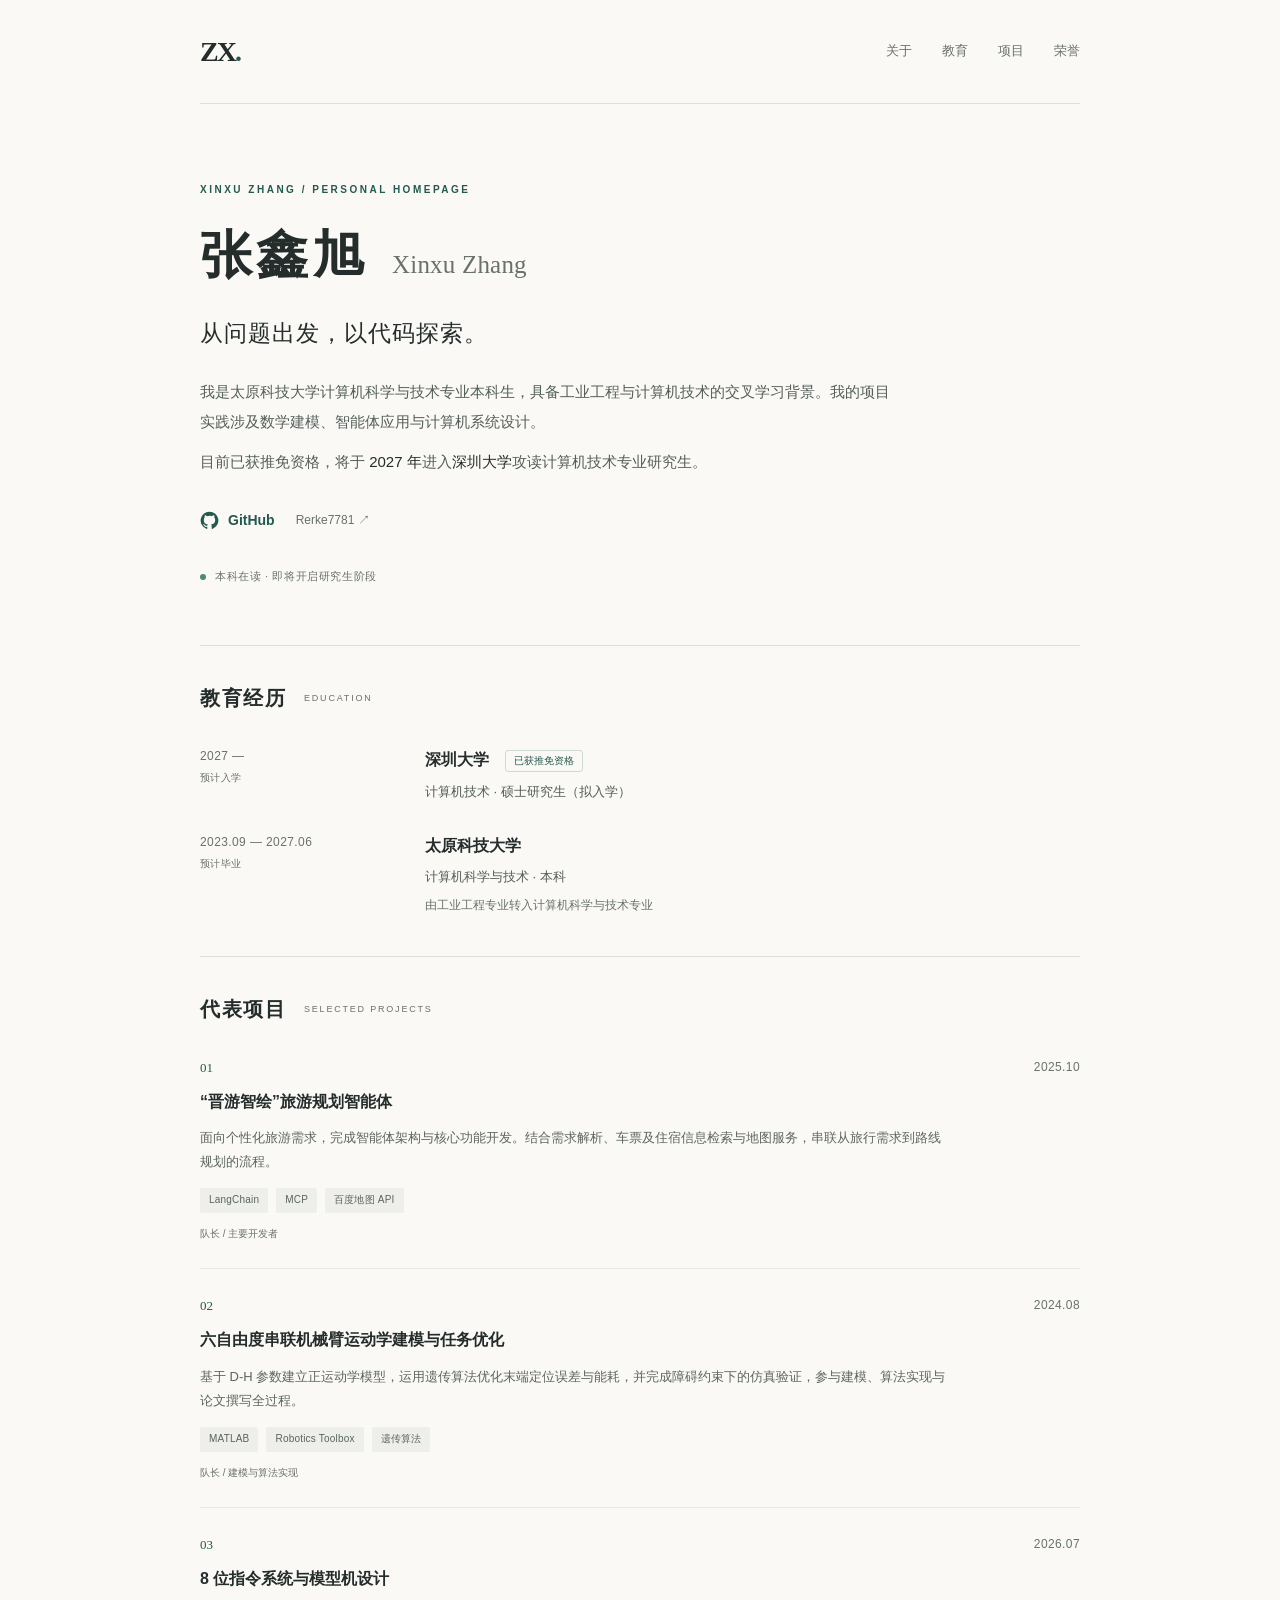
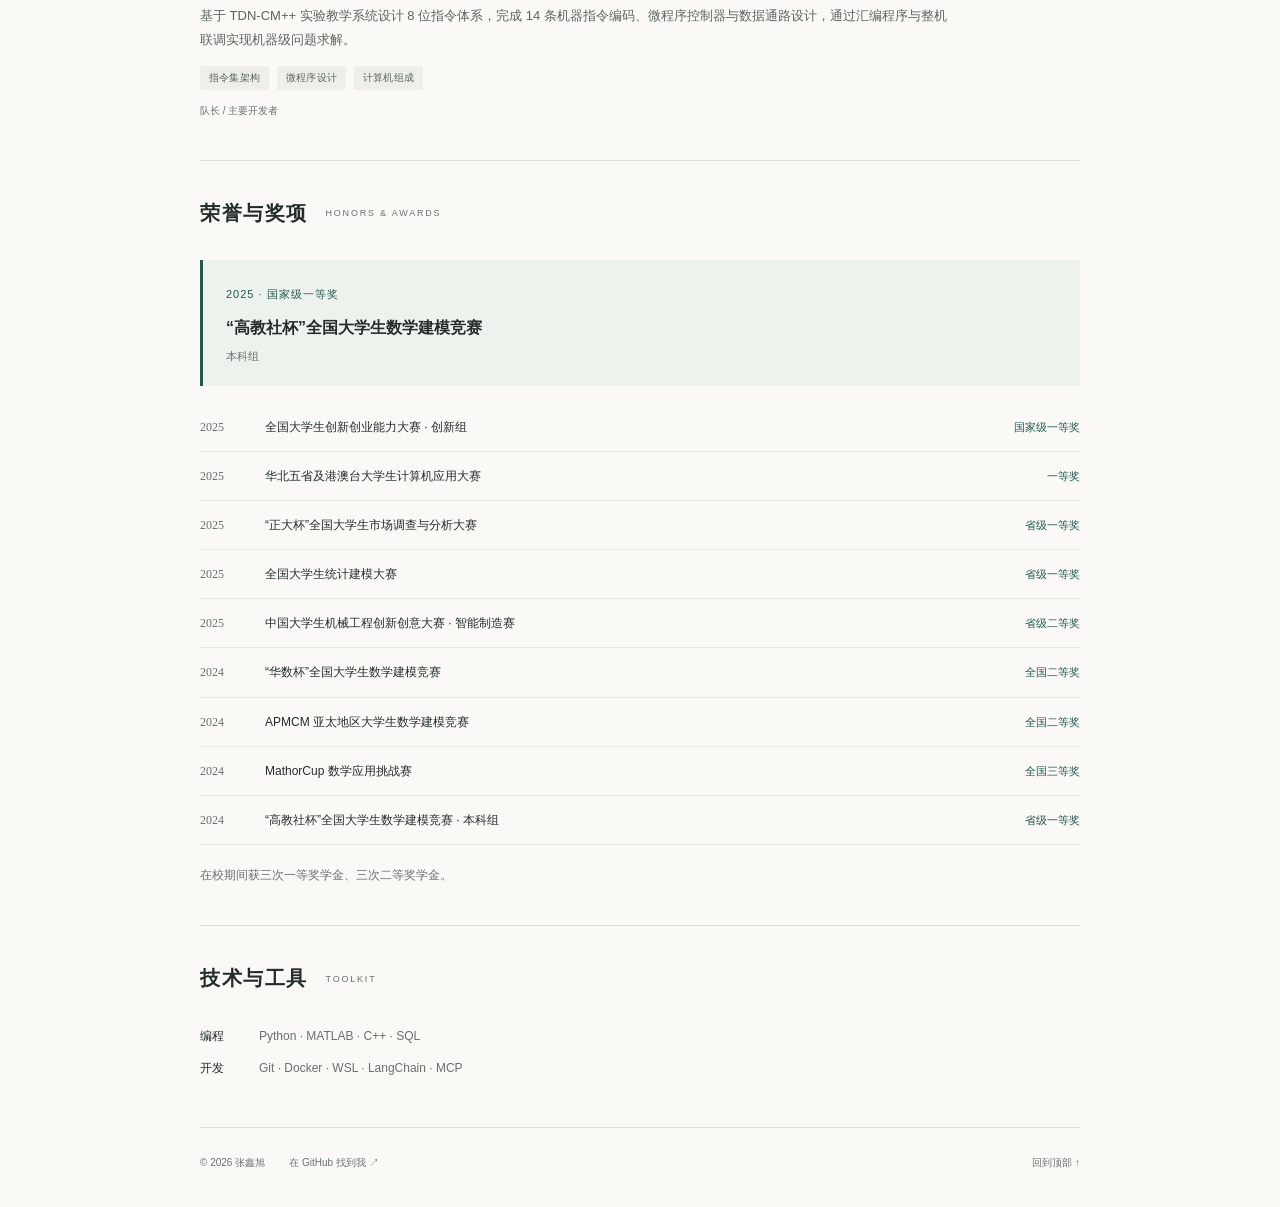
==== index.html @ 64f3a6e9 "Publish responsive academic personal homepage" ====
<!doctype html>
<html lang="zh-CN">
<head>
  <meta charset="utf-8">
  <meta name="viewport" content="width=device-width, initial-scale=1">
  <meta name="description" content="张鑫旭的个人主页：太原科技大学计算机科学与技术专业本科生，已获深圳大学计算机技术专业研究生推免资格，预计2027年入学。教育经历、项目与荣誉。">
  <meta name="theme-color" content="#24594d">
  <title>张鑫旭 · 个人主页</title>
  <link rel="icon" href="./favicon.svg" type="image/svg+xml">
  <link rel="stylesheet" href="./style.css">
</head>
<body>
  <a class="skip-link" href="#main">跳转到正文</a>
  <header class="site-header">
    <a class="wordmark" href="#">ZX<span>.</span></a>
    <nav aria-label="主导航"><a href="#about">关于</a><a href="#education">教育</a><a href="#projects">项目</a><a href="#honors">荣誉</a></nav>
  </header>
  <main id="main">
    <section class="intro" id="about" aria-labelledby="name">
      <div class="eyebrow">XINXU ZHANG / PERSONAL HOMEPAGE</div>
      <h1 id="name">张鑫旭<span>Xinxu Zhang</span></h1>
      <p class="lead">从问题出发，以代码探索。</p>
      <p class="bio">我是太原科技大学计算机科学与技术专业本科生，具备工业工程与计算机技术的交叉学习背景。我的项目实践涉及数学建模、智能体应用与计算机系统设计。</p>
      <p class="bio">目前已获推免资格，将于 <strong>2027 年</strong>进入<strong>深圳大学</strong>攻读计算机技术专业研究生。</p>
      <a class="github-link" href="https://github.com/Rerke7781" target="_blank" rel="noopener noreferrer"><svg viewBox="0 0 24 24" aria-hidden="true"><path fill="currentColor" d="M12 .8a11.2 11.2 0 0 0-3.54 21.83c.56.1.77-.24.77-.54v-2.09c-3.14.68-3.8-1.33-3.8-1.33-.51-1.3-1.25-1.65-1.25-1.65-1.02-.7.08-.68.08-.68 1.13.08 1.72 1.16 1.72 1.16 1 1.71 2.63 1.22 3.27.93.1-.73.39-1.22.71-1.5-2.5-.28-5.13-1.25-5.13-5.57 0-1.23.44-2.23 1.16-3.01-.12-.28-.5-1.43.11-2.98 0 0 .95-.3 3.08 1.15A10.7 10.7 0 0 1 12 6.14c.95 0 1.9.13 2.8.38 2.14-1.45 3.08-1.15 3.08-1.15.61 1.55.23 2.7.11 2.98.72.78 1.16 1.78 1.16 3.01 0 4.33-2.64 5.28-5.15 5.56.4.35.76 1.04.76 2.1v3.07c0 .3.2.65.78.54A11.2 11.2 0 0 0 12 .8Z"/></svg>GitHub <span>Rerke7781 ↗</span></a>
      <div class="intro-note"><span></span>本科在读 · 即将开启研究生阶段</div>
    </section>

    <section id="education" class="section" aria-labelledby="education-heading">
      <div class="section-heading"><h2 id="education-heading">教育经历</h2><span>EDUCATION</span></div>
      <div class="education-row"><div class="date">2027 —<span>预计入学</span></div><div><h3>深圳大学 <span class="badge">已获推免资格</span></h3><p>计算机技术 · 硕士研究生（拟入学）</p></div></div>
      <div class="education-row"><div class="date">2023.09 — 2027.06<span>预计毕业</span></div><div><h3>太原科技大学</h3><p>计算机科学与技术 · 本科</p><p class="detail">由工业工程专业转入计算机科学与技术专业</p></div></div>
    </section>

    <section id="projects" class="section" aria-labelledby="projects-heading">
      <div class="section-heading"><h2 id="projects-heading">代表项目</h2><span>SELECTED PROJECTS</span></div>
      <article class="project"><div class="project-top"><span class="project-number">01</span><span class="date">2025.10</span></div><h3>“晋游智绘”旅游规划智能体</h3><p>面向个性化旅游需求，完成智能体架构与核心功能开发。结合需求解析、车票及住宿信息检索与地图服务，串联从旅行需求到路线规划的流程。</p><div class="tags"><span>LangChain</span><span>MCP</span><span>百度地图 API</span></div><p class="role">队长 / 主要开发者</p></article>
      <article class="project"><div class="project-top"><span class="project-number">02</span><span class="date">2024.08</span></div><h3>六自由度串联机械臂运动学建模与任务优化</h3><p>基于 D-H 参数建立正运动学模型，运用遗传算法优化末端定位误差与能耗，并完成障碍约束下的仿真验证，参与建模、算法实现与论文撰写全过程。</p><div class="tags"><span>MATLAB</span><span>Robotics Toolbox</span><span>遗传算法</span></div><p class="role">队长 / 建模与算法实现</p></article>
      <article class="project"><div class="project-top"><span class="project-number">03</span><span class="date">2026.07</span></div><h3>8 位指令系统与模型机设计</h3><p>基于 TDN-CM++ 实验教学系统设计 8 位指令体系，完成 14 条机器指令编码、微程序控制器与数据通路设计，通过汇编程序与整机联调实现机器级问题求解。</p><div class="tags"><span>指令集架构</span><span>微程序设计</span><span>计算机组成</span></div><p class="role">队长 / 主要开发者</p></article>
    </section>

    <section id="honors" class="section" aria-labelledby="honors-heading">
      <div class="section-heading"><h2 id="honors-heading">荣誉与奖项</h2><span>HONORS & AWARDS</span></div>
      <div class="featured-award"><span class="award-label">2025 · 国家级一等奖</span><h3>“高教社杯”全国大学生数学建模竞赛</h3><p>本科组</p></div>
      <ul class="awards">
        <li><span class="year">2025</span><span>全国大学生创新创业能力大赛 · 创新组</span><strong>国家级一等奖</strong></li>
        <li><span class="year">2025</span><span>华北五省及港澳台大学生计算机应用大赛</span><strong>一等奖</strong></li>
        <li><span class="year">2025</span><span>“正大杯”全国大学生市场调查与分析大赛</span><strong>省级一等奖</strong></li>
        <li><span class="year">2025</span><span>全国大学生统计建模大赛</span><strong>省级一等奖</strong></li>
        <li><span class="year">2025</span><span>中国大学生机械工程创新创意大赛 · 智能制造赛</span><strong>省级二等奖</strong></li>
        <li><span class="year">2024</span><span>“华数杯”全国大学生数学建模竞赛</span><strong>全国二等奖</strong></li>
        <li><span class="year">2024</span><span>APMCM 亚太地区大学生数学建模竞赛</span><strong>全国二等奖</strong></li>
        <li><span class="year">2024</span><span>MathorCup 数学应用挑战赛</span><strong>全国三等奖</strong></li>
        <li><span class="year">2024</span><span>“高教社杯”全国大学生数学建模竞赛 · 本科组</span><strong>省级一等奖</strong></li>
      </ul>
      <p class="scholarship">在校期间获三次一等奖学金、三次二等奖学金。</p>
    </section>

    <section class="section skills" aria-labelledby="skills-heading"><div class="section-heading"><h2 id="skills-heading">技术与工具</h2><span>TOOLKIT</span></div><p><strong>编程</strong><span>Python · MATLAB · C++ · SQL</span></p><p><strong>开发</strong><span>Git · Docker · WSL · LangChain · MCP</span></p></section>
  </main>
  <footer><span>© 2026 张鑫旭</span><a href="https://github.com/Rerke7781" target="_blank" rel="noopener noreferrer">在 GitHub 找到我 ↗</a><a href="#">回到顶部 ↑</a></footer>
</body>
</html>
---- style.css ----
:root{--paper:#faf9f6;--ink:#242d2b;--muted:#69716d;--green:#24594d;--line:#dedfd8;--serif:Georgia,"Noto Serif SC","Source Han Serif SC","Songti SC",SimSun,serif}
*{box-sizing:border-box}html{scroll-behavior:smooth;scroll-padding-top:30px}body{margin:0;background:var(--paper);color:var(--ink);font-family:-apple-system,BlinkMacSystemFont,"Segoe UI","Microsoft YaHei",sans-serif;font-size:15px;line-height:1.85;-webkit-font-smoothing:antialiased}a{color:inherit;text-decoration:none}a:hover{color:var(--green);text-decoration:underline;text-underline-offset:5px}a:focus-visible{outline:2px solid var(--green);outline-offset:6px}.site-header,main,footer{width:min(880px,calc(100% - 80px));margin:auto}.site-header{height:104px;display:flex;align-items:center;justify-content:space-between;border-bottom:1px solid var(--line)}.wordmark{font-family:Georgia,serif;font-weight:bold;font-size:28px;letter-spacing:-2px}.wordmark span{color:var(--green)}nav{display:flex;gap:30px;font-size:13px;color:var(--muted)}.intro{padding:77px 0 59px;position:relative}.eyebrow{font-size:10px;letter-spacing:2.5px;color:var(--green);font-weight:600}h1{font-family:var(--serif);font-size:52px;line-height:1.3;font-weight:600;letter-spacing:4px;margin:22px 0 24px}h1 span{font-family:Georgia,serif;font-weight:400;letter-spacing:.2px;font-size:25px;color:var(--muted);display:inline-block;margin-left:24px}.lead{font-family:var(--serif);font-size:23px;margin:0 0 21px;letter-spacing:1px}.bio{max-width:690px;color:#555f5a;margin:10px 0;line-height:2}.bio strong{font-weight:500;color:var(--ink)}.github-link{display:inline-flex;gap:9px;align-items:center;margin-top:21px;color:var(--green);font-weight:600;font-size:14px}.github-link svg{width:19px;height:19px}.github-link span{font-weight:400;margin-left:12px;color:var(--muted);font-size:12px}.intro-note{font-size:11px;color:var(--muted);margin-top:27px;letter-spacing:.6px}.intro-note span{display:inline-block;width:6px;height:6px;border-radius:50%;background:#518873;margin-right:9px}.section{border-top:1px solid var(--line);padding:34px 0 39px}.section-heading{display:flex;align-items:center;gap:18px;margin-bottom:28px}h2{font-size:20px;font-weight:600;font-family:var(--serif);letter-spacing:1.5px;margin:0}.section-heading>span{font-size:9px;letter-spacing:1.8px;color:var(--muted)}h3{font-size:16px;font-weight:600;margin:0}.education-row{display:grid;grid-template-columns:205px 1fr;gap:20px;margin-top:27px}.date{font-size:12px;color:var(--muted);font-variant-numeric:tabular-nums;letter-spacing:.4px}.date>span{display:block;font-size:10px;margin-top:2px;color:var(--muted)}.education-row p{margin:5px 0 0;font-size:13px;color:#535e58}.education-row .detail{font-size:12px;color:var(--muted)}.badge{display:inline-block;vertical-align:middle;font-family:inherit;font-size:10px;font-weight:400;color:var(--green);border:1px solid #cedbd3;padding:1px 8px;margin-left:12px;border-radius:3px}.project{position:relative;border-bottom:1px solid #e7e7e1;padding:0 0 25px;margin-bottom:25px}.project:last-child{border-bottom:0;margin-bottom:0;padding-bottom:0}.project-top{display:flex;justify-content:space-between;margin-bottom:7px}.project-number{font-family:Georgia,serif;font-size:13px;color:var(--green)}.project>p:not(.role){font-size:13px;color:#5c655f;max-width:750px;margin:10px 0 14px}.tags{display:flex;gap:8px;flex-wrap:wrap}.tags span{font-size:10px;letter-spacing:.2px;padding:3px 9px;background:#eeefea;color:#57665d;border-radius:2px}.project .role{font-size:10px;color:var(--muted);margin:12px 0 0}.featured-award{border-left:3px solid var(--green);background:#eef2ec;padding:19px 23px;margin-bottom:17px}.award-label{font-size:11px;color:var(--green);letter-spacing:1px}.featured-award h3{margin-top:6px}.featured-award p{font-size:11px;color:var(--muted);margin:4px 0 0}.awards{list-style:none;padding:0;margin:0}.awards li{display:grid;grid-template-columns:50px 1fr 105px;align-items:baseline;gap:15px;font-size:12px;padding:13px 0;border-bottom:1px solid #e8e8e2}.year{font-family:Georgia,serif;color:var(--muted)}.awards strong{font-weight:400;text-align:right;color:var(--green);font-size:11px;white-space:nowrap}.scholarship{font-size:12px;color:var(--muted);margin:19px 0 0}.skills p{display:flex;gap:35px;font-size:12px;color:var(--muted);margin:9px 0}.skills strong{font-weight:500;color:var(--ink);flex-shrink:0}footer{border-top:1px solid var(--line);padding:26px 0 35px;display:flex;gap:24px;color:var(--muted);font-size:10px}footer>a:last-child{margin-left:auto}.skip-link{position:absolute;top:-80px;left:20px;background:var(--paper);padding:8px;z-index:2}.skip-link:focus{top:10px}::selection{background:#dce8de}
@media(max-width:600px){.site-header,main,footer{width:calc(100% - 40px)}.site-header{height:78px}nav{gap:20px;font-size:12px}.intro{padding:48px 0 40px}.eyebrow{font-size:8px;letter-spacing:1.8px}h1{font-size:42px;margin-top:22px}h1 span{display:block;font-size:22px;margin:10px 0 0}.lead{font-size:20px}.bio{font-size:13px}.section{padding:28px 0 32px}.section-heading{gap:13px;margin-bottom:22px}.section-heading>span{font-size:8px;letter-spacing:1.1px}.education-row{grid-template-columns:1fr;gap:6px;margin-top:26px}.date>span{display:inline;margin-left:10px}.awards li{grid-template-columns:35px 1fr;gap:3px 10px;padding:12px 0}.awards strong{grid-column:2;text-align:left}.featured-award{padding:16px}.featured-award h3{font-size:14px}h3{font-size:15px}footer{flex-wrap:wrap;gap:10px 18px}.skills p{gap:22px}}
@media(prefers-reduced-motion:reduce){html{scroll-behavior:auto}}
@media print{body{background:white}.site-header,footer,.github-link,.skip-link{display:none}.intro{padding-top:0}.section{break-inside:avoid}.site-header,main,footer{width:100%}}
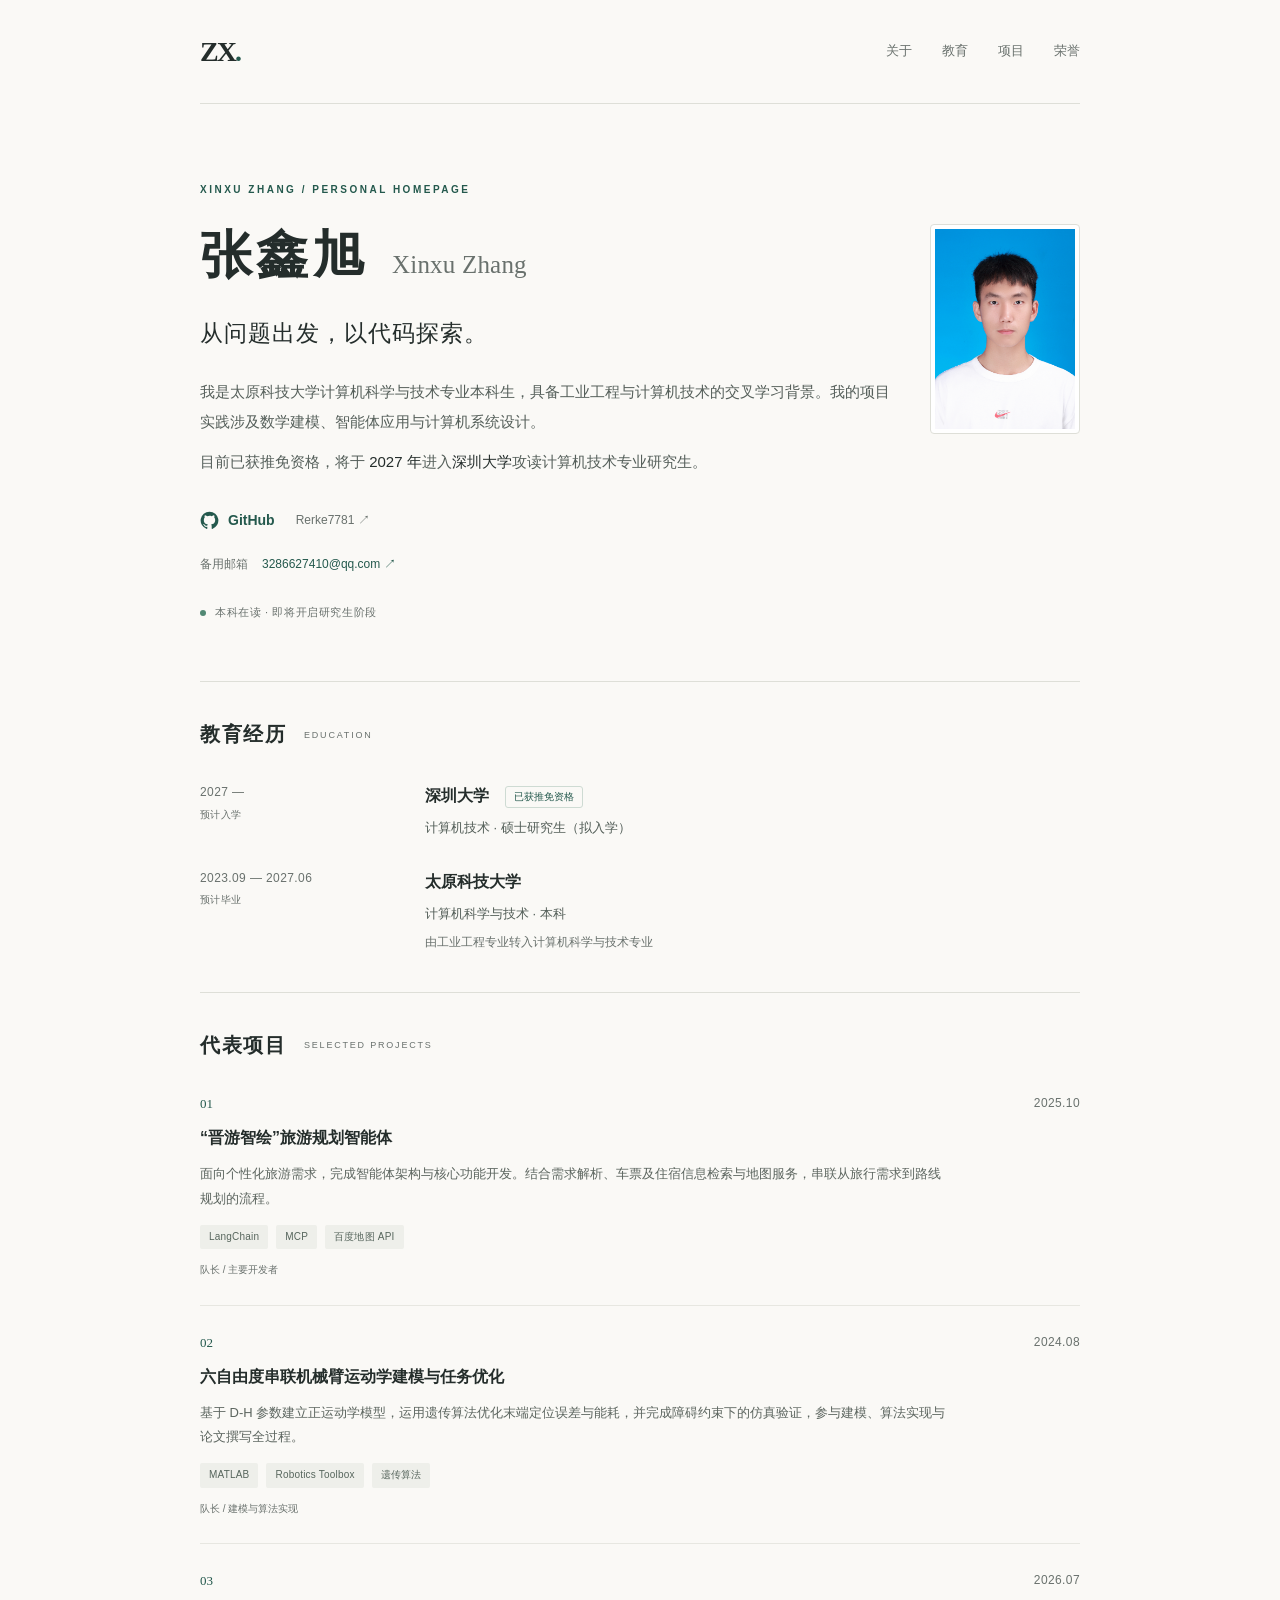
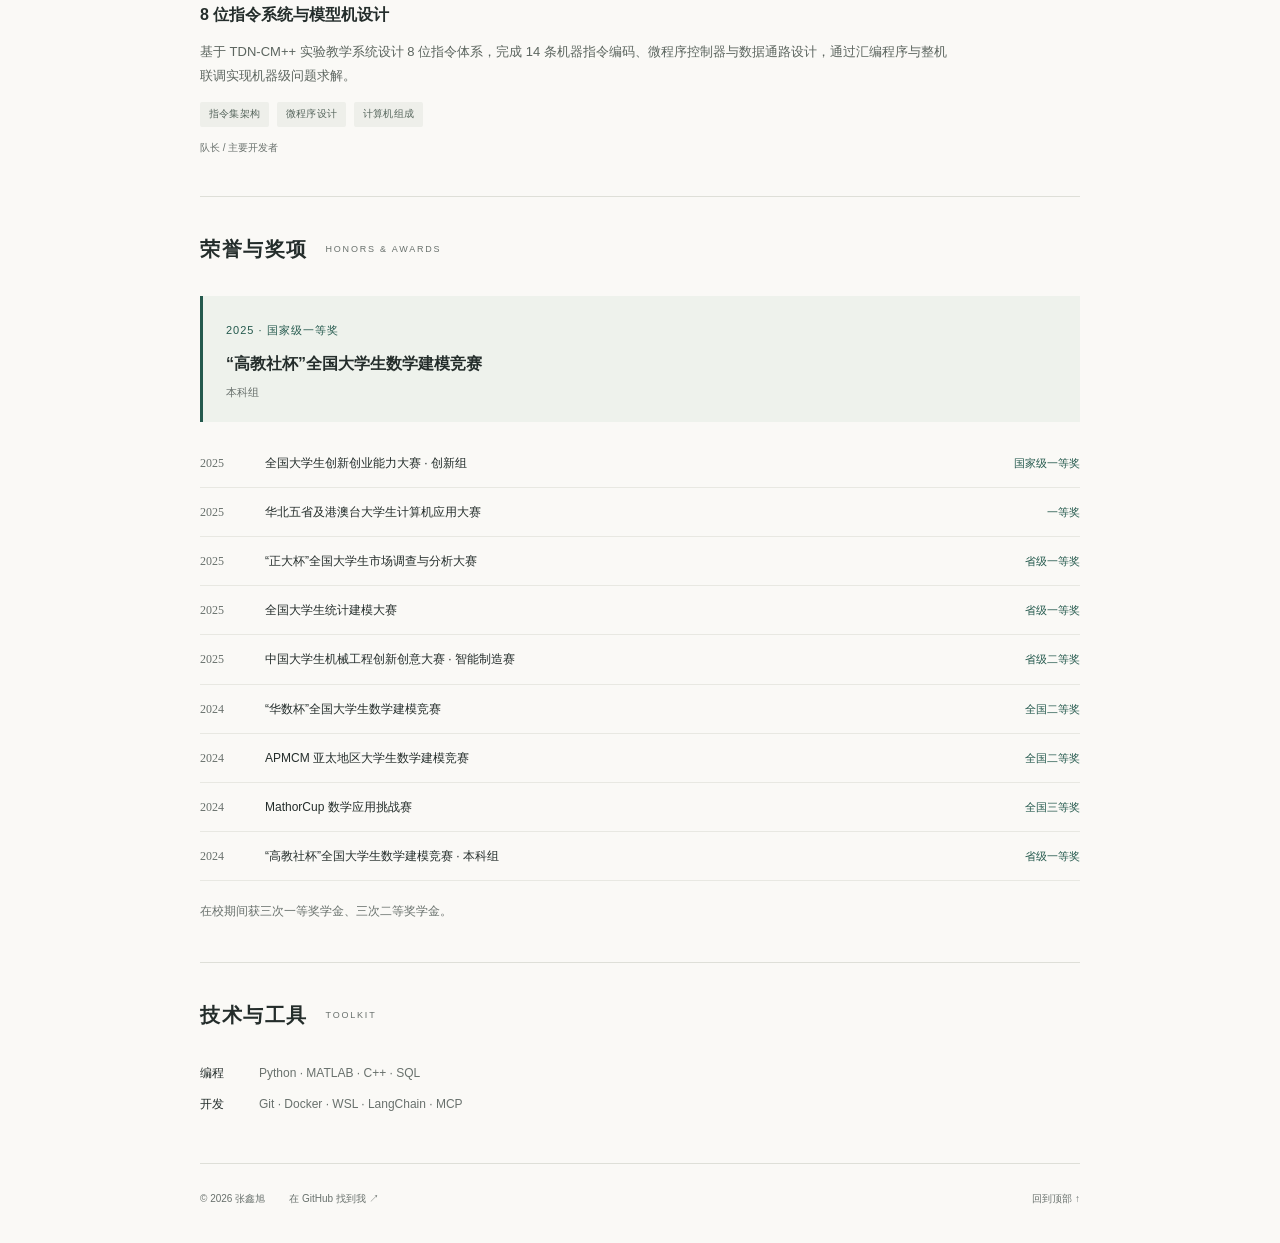
==== commit f8307fd6: "Add portrait and backup contact email" ====
--- a/index.html
+++ b/index.html
@@ -18,11 +18,13 @@
   <main id="main">
     <section class="intro" id="about" aria-labelledby="name">
       <div class="eyebrow">XINXU ZHANG / PERSONAL HOMEPAGE</div>
+      <img class="portrait" src="./portrait.jpg" alt="张鑫旭的证件照" width="2067" height="2953" fetchpriority="high">
       <h1 id="name">张鑫旭<span>Xinxu Zhang</span></h1>
       <p class="lead">从问题出发，以代码探索。</p>
       <p class="bio">我是太原科技大学计算机科学与技术专业本科生，具备工业工程与计算机技术的交叉学习背景。我的项目实践涉及数学建模、智能体应用与计算机系统设计。</p>
       <p class="bio">目前已获推免资格，将于 <strong>2027 年</strong>进入<strong>深圳大学</strong>攻读计算机技术专业研究生。</p>
       <a class="github-link" href="https://github.com/Rerke7781" target="_blank" rel="noopener noreferrer"><svg viewBox="0 0 24 24" aria-hidden="true"><path fill="currentColor" d="M12 .8a11.2 11.2 0 0 0-3.54 21.83c.56.1.77-.24.77-.54v-2.09c-3.14.68-3.8-1.33-3.8-1.33-.51-1.3-1.25-1.65-1.25-1.65-1.02-.7.08-.68.08-.68 1.13.08 1.72 1.16 1.72 1.16 1 1.71 2.63 1.22 3.27.93.1-.73.39-1.22.71-1.5-2.5-.28-5.13-1.25-5.13-5.57 0-1.23.44-2.23 1.16-3.01-.12-.28-.5-1.43.11-2.98 0 0 .95-.3 3.08 1.15A10.7 10.7 0 0 1 12 6.14c.95 0 1.9.13 2.8.38 2.14-1.45 3.08-1.15 3.08-1.15.61 1.55.23 2.7.11 2.98.72.78 1.16 1.78 1.16 3.01 0 4.33-2.64 5.28-5.15 5.56.4.35.76 1.04.76 2.1v3.07c0 .3.2.65.78.54A11.2 11.2 0 0 0 12 .8Z"/></svg>GitHub <span>Rerke7781 ↗</span></a>
+      <p class="contact-email"><span>备用邮箱</span><a href="mailto:3286627410@qq.com">3286627410@qq.com ↗</a></p>
       <div class="intro-note"><span></span>本科在读 · 即将开启研究生阶段</div>
     </section>
 
--- a/style.css
+++ b/style.css
@@ -1,5 +1,7 @@
 :root{--paper:#faf9f6;--ink:#242d2b;--muted:#69716d;--green:#24594d;--line:#dedfd8;--serif:Georgia,"Noto Serif SC","Source Han Serif SC","Songti SC",SimSun,serif}
 *{box-sizing:border-box}html{scroll-behavior:smooth;scroll-padding-top:30px}body{margin:0;background:var(--paper);color:var(--ink);font-family:-apple-system,BlinkMacSystemFont,"Segoe UI","Microsoft YaHei",sans-serif;font-size:15px;line-height:1.85;-webkit-font-smoothing:antialiased}a{color:inherit;text-decoration:none}a:hover{color:var(--green);text-decoration:underline;text-underline-offset:5px}a:focus-visible{outline:2px solid var(--green);outline-offset:6px}.site-header,main,footer{width:min(880px,calc(100% - 80px));margin:auto}.site-header{height:104px;display:flex;align-items:center;justify-content:space-between;border-bottom:1px solid var(--line)}.wordmark{font-family:Georgia,serif;font-weight:bold;font-size:28px;letter-spacing:-2px}.wordmark span{color:var(--green)}nav{display:flex;gap:30px;font-size:13px;color:var(--muted)}.intro{padding:77px 0 59px;position:relative}.eyebrow{font-size:10px;letter-spacing:2.5px;color:var(--green);font-weight:600}h1{font-family:var(--serif);font-size:52px;line-height:1.3;font-weight:600;letter-spacing:4px;margin:22px 0 24px}h1 span{font-family:Georgia,serif;font-weight:400;letter-spacing:.2px;font-size:25px;color:var(--muted);display:inline-block;margin-left:24px}.lead{font-family:var(--serif);font-size:23px;margin:0 0 21px;letter-spacing:1px}.bio{max-width:690px;color:#555f5a;margin:10px 0;line-height:2}.bio strong{font-weight:500;color:var(--ink)}.github-link{display:inline-flex;gap:9px;align-items:center;margin-top:21px;color:var(--green);font-weight:600;font-size:14px}.github-link svg{width:19px;height:19px}.github-link span{font-weight:400;margin-left:12px;color:var(--muted);font-size:12px}.intro-note{font-size:11px;color:var(--muted);margin-top:27px;letter-spacing:.6px}.intro-note span{display:inline-block;width:6px;height:6px;border-radius:50%;background:#518873;margin-right:9px}.section{border-top:1px solid var(--line);padding:34px 0 39px}.section-heading{display:flex;align-items:center;gap:18px;margin-bottom:28px}h2{font-size:20px;font-weight:600;font-family:var(--serif);letter-spacing:1.5px;margin:0}.section-heading>span{font-size:9px;letter-spacing:1.8px;color:var(--muted)}h3{font-size:16px;font-weight:600;margin:0}.education-row{display:grid;grid-template-columns:205px 1fr;gap:20px;margin-top:27px}.date{font-size:12px;color:var(--muted);font-variant-numeric:tabular-nums;letter-spacing:.4px}.date>span{display:block;font-size:10px;margin-top:2px;color:var(--muted)}.education-row p{margin:5px 0 0;font-size:13px;color:#535e58}.education-row .detail{font-size:12px;color:var(--muted)}.badge{display:inline-block;vertical-align:middle;font-family:inherit;font-size:10px;font-weight:400;color:var(--green);border:1px solid #cedbd3;padding:1px 8px;margin-left:12px;border-radius:3px}.project{position:relative;border-bottom:1px solid #e7e7e1;padding:0 0 25px;margin-bottom:25px}.project:last-child{border-bottom:0;margin-bottom:0;padding-bottom:0}.project-top{display:flex;justify-content:space-between;margin-bottom:7px}.project-number{font-family:Georgia,serif;font-size:13px;color:var(--green)}.project>p:not(.role){font-size:13px;color:#5c655f;max-width:750px;margin:10px 0 14px}.tags{display:flex;gap:8px;flex-wrap:wrap}.tags span{font-size:10px;letter-spacing:.2px;padding:3px 9px;background:#eeefea;color:#57665d;border-radius:2px}.project .role{font-size:10px;color:var(--muted);margin:12px 0 0}.featured-award{border-left:3px solid var(--green);background:#eef2ec;padding:19px 23px;margin-bottom:17px}.award-label{font-size:11px;color:var(--green);letter-spacing:1px}.featured-award h3{margin-top:6px}.featured-award p{font-size:11px;color:var(--muted);margin:4px 0 0}.awards{list-style:none;padding:0;margin:0}.awards li{display:grid;grid-template-columns:50px 1fr 105px;align-items:baseline;gap:15px;font-size:12px;padding:13px 0;border-bottom:1px solid #e8e8e2}.year{font-family:Georgia,serif;color:var(--muted)}.awards strong{font-weight:400;text-align:right;color:var(--green);font-size:11px;white-space:nowrap}.scholarship{font-size:12px;color:var(--muted);margin:19px 0 0}.skills p{display:flex;gap:35px;font-size:12px;color:var(--muted);margin:9px 0}.skills strong{font-weight:500;color:var(--ink);flex-shrink:0}footer{border-top:1px solid var(--line);padding:26px 0 35px;display:flex;gap:24px;color:var(--muted);font-size:10px}footer>a:last-child{margin-left:auto}.skip-link{position:absolute;top:-80px;left:20px;background:var(--paper);padding:8px;z-index:2}.skip-link:focus{top:10px}::selection{background:#dce8de}
 @media(max-width:600px){.site-header,main,footer{width:calc(100% - 40px)}.site-header{height:78px}nav{gap:20px;font-size:12px}.intro{padding:48px 0 40px}.eyebrow{font-size:8px;letter-spacing:1.8px}h1{font-size:42px;margin-top:22px}h1 span{display:block;font-size:22px;margin:10px 0 0}.lead{font-size:20px}.bio{font-size:13px}.section{padding:28px 0 32px}.section-heading{gap:13px;margin-bottom:22px}.section-heading>span{font-size:8px;letter-spacing:1.1px}.education-row{grid-template-columns:1fr;gap:6px;margin-top:26px}.date>span{display:inline;margin-left:10px}.awards li{grid-template-columns:35px 1fr;gap:3px 10px;padding:12px 0}.awards strong{grid-column:2;text-align:left}.featured-award{padding:16px}.featured-award h3{font-size:14px}h3{font-size:15px}footer{flex-wrap:wrap;gap:10px 18px}.skills p{gap:22px}}
+.intro{display:flow-root}.portrait{float:right;width:150px;height:auto;margin:24px 0 24px 36px;border-radius:4px;border:1px solid var(--line);padding:4px;background:white}.contact-email{display:flex;flex-wrap:wrap;gap:7px 14px;margin:14px 0 0;font-size:12px}.contact-email>span{color:var(--muted)}.contact-email>a{color:var(--green)}
+@media(max-width:600px){.portrait{width:88px;margin:25px 0 20px 18px}.intro .bio{clear:both}.intro h1{font-size:36px}.intro h1 span{font-size:20px}.intro .lead{font-size:18px}}
 @media(prefers-reduced-motion:reduce){html{scroll-behavior:auto}}
 @media print{body{background:white}.site-header,footer,.github-link,.skip-link{display:none}.intro{padding-top:0}.section{break-inside:avoid}.site-header,main,footer{width:100%}}
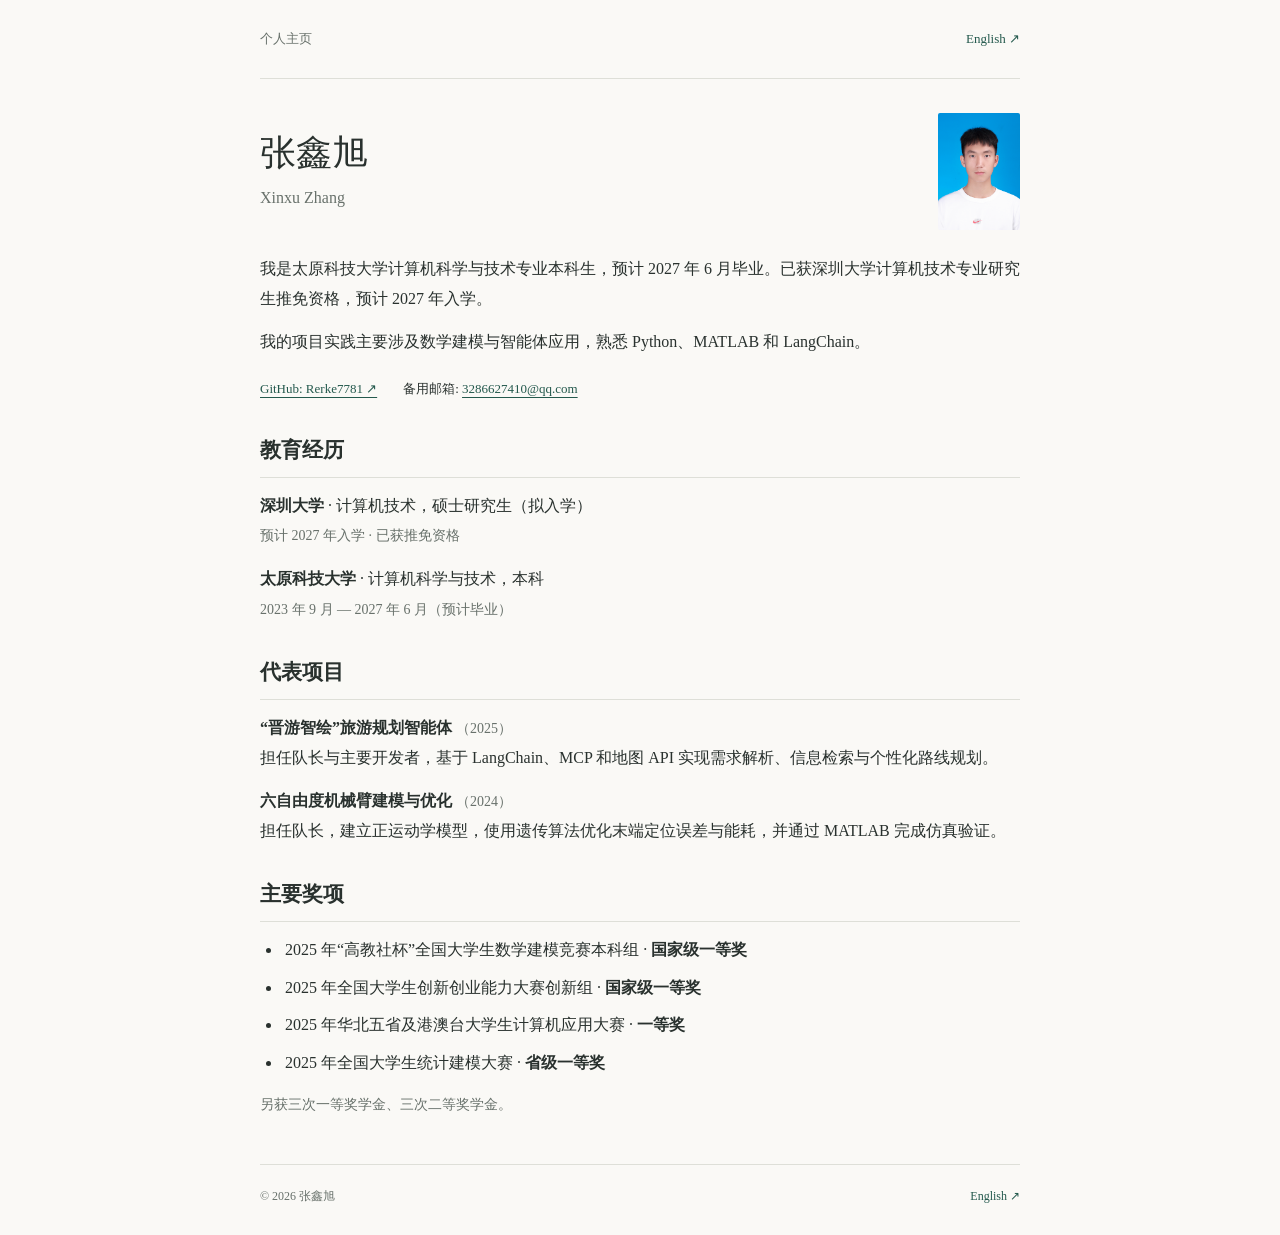
==== commit ba3dc814: "Simplify homepage and add linked English version" ====
--- a/index.html
+++ b/index.html
@@ -3,63 +3,33 @@
 <head>
   <meta charset="utf-8">
   <meta name="viewport" content="width=device-width, initial-scale=1">
-  <meta name="description" content="张鑫旭的个人主页：太原科技大学计算机科学与技术专业本科生，已获深圳大学计算机技术专业研究生推免资格，预计2027年入学。教育经历、项目与荣誉。">
+  <meta name="description" content="我是太原科技大学计算机科学与技术专业本科生，预计 2027 年 6 月毕业。已获深圳大学计算机技术专业研究生推免资格，预计 2027 年入学。">
   <meta name="theme-color" content="#24594d">
   <title>张鑫旭 · 个人主页</title>
   <link rel="icon" href="./favicon.svg" type="image/svg+xml">
   <link rel="stylesheet" href="./style.css">
+  <link rel="alternate" hreflang="zh-CN" href="./index.html">
+  <link rel="alternate" hreflang="en" href="./en.html">
 </head>
 <body>
   <a class="skip-link" href="#main">跳转到正文</a>
-  <header class="site-header">
-    <a class="wordmark" href="#">ZX<span>.</span></a>
-    <nav aria-label="主导航"><a href="#about">关于</a><a href="#education">教育</a><a href="#projects">项目</a><a href="#honors">荣誉</a></nav>
-  </header>
+  <header><span>个人主页</span><nav aria-label="语言切换"><a href="./en.html" lang="en" hreflang="en">English ↗</a></nav></header>
   <main id="main">
-    <section class="intro" id="about" aria-labelledby="name">
-      <div class="eyebrow">XINXU ZHANG / PERSONAL HOMEPAGE</div>
-      <img class="portrait" src="./portrait.jpg" alt="张鑫旭的证件照" width="2067" height="2953" fetchpriority="high">
-      <h1 id="name">张鑫旭<span>Xinxu Zhang</span></h1>
-      <p class="lead">从问题出发，以代码探索。</p>
-      <p class="bio">我是太原科技大学计算机科学与技术专业本科生，具备工业工程与计算机技术的交叉学习背景。我的项目实践涉及数学建模、智能体应用与计算机系统设计。</p>
-      <p class="bio">目前已获推免资格，将于 <strong>2027 年</strong>进入<strong>深圳大学</strong>攻读计算机技术专业研究生。</p>
-      <a class="github-link" href="https://github.com/Rerke7781" target="_blank" rel="noopener noreferrer"><svg viewBox="0 0 24 24" aria-hidden="true"><path fill="currentColor" d="M12 .8a11.2 11.2 0 0 0-3.54 21.83c.56.1.77-.24.77-.54v-2.09c-3.14.68-3.8-1.33-3.8-1.33-.51-1.3-1.25-1.65-1.25-1.65-1.02-.7.08-.68.08-.68 1.13.08 1.72 1.16 1.72 1.16 1 1.71 2.63 1.22 3.27.93.1-.73.39-1.22.71-1.5-2.5-.28-5.13-1.25-5.13-5.57 0-1.23.44-2.23 1.16-3.01-.12-.28-.5-1.43.11-2.98 0 0 .95-.3 3.08 1.15A10.7 10.7 0 0 1 12 6.14c.95 0 1.9.13 2.8.38 2.14-1.45 3.08-1.15 3.08-1.15.61 1.55.23 2.7.11 2.98.72.78 1.16 1.78 1.16 3.01 0 4.33-2.64 5.28-5.15 5.56.4.35.76 1.04.76 2.1v3.07c0 .3.2.65.78.54A11.2 11.2 0 0 0 12 .8Z"/></svg>GitHub <span>Rerke7781 ↗</span></a>
-      <p class="contact-email"><span>备用邮箱</span><a href="mailto:3286627410@qq.com">3286627410@qq.com ↗</a></p>
-      <div class="intro-note"><span></span>本科在读 · 即将开启研究生阶段</div>
+    <section class="intro" aria-labelledby="name">
+      <div class="identity"><div><h1 id="name">张鑫旭</h1><p class="subtitle">Xinxu Zhang</p></div><img src="./portrait.jpg" alt="张鑫旭的证件照" width="2067" height="2953"></div>
+      <p>我是太原科技大学计算机科学与技术专业本科生，预计 2027 年 6 月毕业。已获深圳大学计算机技术专业研究生推免资格，预计 2027 年入学。</p>
+      <p>我的项目实践主要涉及数学建模与智能体应用，熟悉 Python、MATLAB 和 LangChain。</p>
+      <div class="contact"><a href="https://github.com/Rerke7781" target="_blank" rel="noopener noreferrer">GitHub: Rerke7781 ↗</a><span>备用邮箱: <a href="mailto:3286627410@qq.com">3286627410@qq.com</a></span></div>
     </section>
-
-    <section id="education" class="section" aria-labelledby="education-heading">
-      <div class="section-heading"><h2 id="education-heading">教育经历</h2><span>EDUCATION</span></div>
-      <div class="education-row"><div class="date">2027 —<span>预计入学</span></div><div><h3>深圳大学 <span class="badge">已获推免资格</span></h3><p>计算机技术 · 硕士研究生（拟入学）</p></div></div>
-      <div class="education-row"><div class="date">2023.09 — 2027.06<span>预计毕业</span></div><div><h3>太原科技大学</h3><p>计算机科学与技术 · 本科</p><p class="detail">由工业工程专业转入计算机科学与技术专业</p></div></div>
-    </section>
-
-    <section id="projects" class="section" aria-labelledby="projects-heading">
-      <div class="section-heading"><h2 id="projects-heading">代表项目</h2><span>SELECTED PROJECTS</span></div>
-      <article class="project"><div class="project-top"><span class="project-number">01</span><span class="date">2025.10</span></div><h3>“晋游智绘”旅游规划智能体</h3><p>面向个性化旅游需求，完成智能体架构与核心功能开发。结合需求解析、车票及住宿信息检索与地图服务，串联从旅行需求到路线规划的流程。</p><div class="tags"><span>LangChain</span><span>MCP</span><span>百度地图 API</span></div><p class="role">队长 / 主要开发者</p></article>
-      <article class="project"><div class="project-top"><span class="project-number">02</span><span class="date">2024.08</span></div><h3>六自由度串联机械臂运动学建模与任务优化</h3><p>基于 D-H 参数建立正运动学模型，运用遗传算法优化末端定位误差与能耗，并完成障碍约束下的仿真验证，参与建模、算法实现与论文撰写全过程。</p><div class="tags"><span>MATLAB</span><span>Robotics Toolbox</span><span>遗传算法</span></div><p class="role">队长 / 建模与算法实现</p></article>
-      <article class="project"><div class="project-top"><span class="project-number">03</span><span class="date">2026.07</span></div><h3>8 位指令系统与模型机设计</h3><p>基于 TDN-CM++ 实验教学系统设计 8 位指令体系，完成 14 条机器指令编码、微程序控制器与数据通路设计，通过汇编程序与整机联调实现机器级问题求解。</p><div class="tags"><span>指令集架构</span><span>微程序设计</span><span>计算机组成</span></div><p class="role">队长 / 主要开发者</p></article>
-    </section>
-
-    <section id="honors" class="section" aria-labelledby="honors-heading">
-      <div class="section-heading"><h2 id="honors-heading">荣誉与奖项</h2><span>HONORS & AWARDS</span></div>
-      <div class="featured-award"><span class="award-label">2025 · 国家级一等奖</span><h3>“高教社杯”全国大学生数学建模竞赛</h3><p>本科组</p></div>
-      <ul class="awards">
-        <li><span class="year">2025</span><span>全国大学生创新创业能力大赛 · 创新组</span><strong>国家级一等奖</strong></li>
-        <li><span class="year">2025</span><span>华北五省及港澳台大学生计算机应用大赛</span><strong>一等奖</strong></li>
-        <li><span class="year">2025</span><span>“正大杯”全国大学生市场调查与分析大赛</span><strong>省级一等奖</strong></li>
-        <li><span class="year">2025</span><span>全国大学生统计建模大赛</span><strong>省级一等奖</strong></li>
-        <li><span class="year">2025</span><span>中国大学生机械工程创新创意大赛 · 智能制造赛</span><strong>省级二等奖</strong></li>
-        <li><span class="year">2024</span><span>“华数杯”全国大学生数学建模竞赛</span><strong>全国二等奖</strong></li>
-        <li><span class="year">2024</span><span>APMCM 亚太地区大学生数学建模竞赛</span><strong>全国二等奖</strong></li>
-        <li><span class="year">2024</span><span>MathorCup 数学应用挑战赛</span><strong>全国三等奖</strong></li>
-        <li><span class="year">2024</span><span>“高教社杯”全国大学生数学建模竞赛 · 本科组</span><strong>省级一等奖</strong></li>
-      </ul>
-      <p class="scholarship">在校期间获三次一等奖学金、三次二等奖学金。</p>
-    </section>
-
-    <section class="section skills" aria-labelledby="skills-heading"><div class="section-heading"><h2 id="skills-heading">技术与工具</h2><span>TOOLKIT</span></div><p><strong>编程</strong><span>Python · MATLAB · C++ · SQL</span></p><p><strong>开发</strong><span>Git · Docker · WSL · LangChain · MCP</span></p></section>
+    <section aria-labelledby="education"><h2 id="education">教育经历</h2><p><strong>深圳大学</strong> · 计算机技术，硕士研究生（拟入学）<br><span class="muted">预计 2027 年入学 · 已获推免资格</span></p><p><strong>太原科技大学</strong> · 计算机科学与技术，本科<br><span class="muted">2023 年 9 月 — 2027 年 6 月（预计毕业）</span></p></section>
+    <section aria-labelledby="projects"><h2 id="projects">代表项目</h2><p><strong>“晋游智绘”旅游规划智能体</strong> <span class="muted">（2025）</span><br>担任队长与主要开发者，基于 LangChain、MCP 和地图 API 实现需求解析、信息检索与个性化路线规划。</p><p><strong>六自由度机械臂建模与优化</strong> <span class="muted">（2024）</span><br>担任队长，建立正运动学模型，使用遗传算法优化末端定位误差与能耗，并通过 MATLAB 完成仿真验证。</p></section>
+    <section aria-labelledby="honors"><h2 id="honors">主要奖项</h2><ul>
+        <li>2025 年“高教社杯”全国大学生数学建模竞赛本科组 · <strong>国家级一等奖</strong></li>
+        <li>2025 年全国大学生创新创业能力大赛创新组 · <strong>国家级一等奖</strong></li>
+        <li>2025 年华北五省及港澳台大学生计算机应用大赛 · <strong>一等奖</strong></li>
+        <li>2025 年全国大学生统计建模大赛 · <strong>省级一等奖</strong></li>
+      </ul><p class="muted">另获三次一等奖学金、三次二等奖学金。</p></section>
   </main>
-  <footer><span>© 2026 张鑫旭</span><a href="https://github.com/Rerke7781" target="_blank" rel="noopener noreferrer">在 GitHub 找到我 ↗</a><a href="#">回到顶部 ↑</a></footer>
+  <footer><span>© 2026 张鑫旭</span><a href="./en.html" lang="en" hreflang="en">English ↗</a></footer>
 </body>
 </html>
--- a/style.css
+++ b/style.css
@@ -1,7 +1,45 @@
-:root{--paper:#faf9f6;--ink:#242d2b;--muted:#69716d;--green:#24594d;--line:#dedfd8;--serif:Georgia,"Noto Serif SC","Source Han Serif SC","Songti SC",SimSun,serif}
-*{box-sizing:border-box}html{scroll-behavior:smooth;scroll-padding-top:30px}body{margin:0;background:var(--paper);color:var(--ink);font-family:-apple-system,BlinkMacSystemFont,"Segoe UI","Microsoft YaHei",sans-serif;font-size:15px;line-height:1.85;-webkit-font-smoothing:antialiased}a{color:inherit;text-decoration:none}a:hover{color:var(--green);text-decoration:underline;text-underline-offset:5px}a:focus-visible{outline:2px solid var(--green);outline-offset:6px}.site-header,main,footer{width:min(880px,calc(100% - 80px));margin:auto}.site-header{height:104px;display:flex;align-items:center;justify-content:space-between;border-bottom:1px solid var(--line)}.wordmark{font-family:Georgia,serif;font-weight:bold;font-size:28px;letter-spacing:-2px}.wordmark span{color:var(--green)}nav{display:flex;gap:30px;font-size:13px;color:var(--muted)}.intro{padding:77px 0 59px;position:relative}.eyebrow{font-size:10px;letter-spacing:2.5px;color:var(--green);font-weight:600}h1{font-family:var(--serif);font-size:52px;line-height:1.3;font-weight:600;letter-spacing:4px;margin:22px 0 24px}h1 span{font-family:Georgia,serif;font-weight:400;letter-spacing:.2px;font-size:25px;color:var(--muted);display:inline-block;margin-left:24px}.lead{font-family:var(--serif);font-size:23px;margin:0 0 21px;letter-spacing:1px}.bio{max-width:690px;color:#555f5a;margin:10px 0;line-height:2}.bio strong{font-weight:500;color:var(--ink)}.github-link{display:inline-flex;gap:9px;align-items:center;margin-top:21px;color:var(--green);font-weight:600;font-size:14px}.github-link svg{width:19px;height:19px}.github-link span{font-weight:400;margin-left:12px;color:var(--muted);font-size:12px}.intro-note{font-size:11px;color:var(--muted);margin-top:27px;letter-spacing:.6px}.intro-note span{display:inline-block;width:6px;height:6px;border-radius:50%;background:#518873;margin-right:9px}.section{border-top:1px solid var(--line);padding:34px 0 39px}.section-heading{display:flex;align-items:center;gap:18px;margin-bottom:28px}h2{font-size:20px;font-weight:600;font-family:var(--serif);letter-spacing:1.5px;margin:0}.section-heading>span{font-size:9px;letter-spacing:1.8px;color:var(--muted)}h3{font-size:16px;font-weight:600;margin:0}.education-row{display:grid;grid-template-columns:205px 1fr;gap:20px;margin-top:27px}.date{font-size:12px;color:var(--muted);font-variant-numeric:tabular-nums;letter-spacing:.4px}.date>span{display:block;font-size:10px;margin-top:2px;color:var(--muted)}.education-row p{margin:5px 0 0;font-size:13px;color:#535e58}.education-row .detail{font-size:12px;color:var(--muted)}.badge{display:inline-block;vertical-align:middle;font-family:inherit;font-size:10px;font-weight:400;color:var(--green);border:1px solid #cedbd3;padding:1px 8px;margin-left:12px;border-radius:3px}.project{position:relative;border-bottom:1px solid #e7e7e1;padding:0 0 25px;margin-bottom:25px}.project:last-child{border-bottom:0;margin-bottom:0;padding-bottom:0}.project-top{display:flex;justify-content:space-between;margin-bottom:7px}.project-number{font-family:Georgia,serif;font-size:13px;color:var(--green)}.project>p:not(.role){font-size:13px;color:#5c655f;max-width:750px;margin:10px 0 14px}.tags{display:flex;gap:8px;flex-wrap:wrap}.tags span{font-size:10px;letter-spacing:.2px;padding:3px 9px;background:#eeefea;color:#57665d;border-radius:2px}.project .role{font-size:10px;color:var(--muted);margin:12px 0 0}.featured-award{border-left:3px solid var(--green);background:#eef2ec;padding:19px 23px;margin-bottom:17px}.award-label{font-size:11px;color:var(--green);letter-spacing:1px}.featured-award h3{margin-top:6px}.featured-award p{font-size:11px;color:var(--muted);margin:4px 0 0}.awards{list-style:none;padding:0;margin:0}.awards li{display:grid;grid-template-columns:50px 1fr 105px;align-items:baseline;gap:15px;font-size:12px;padding:13px 0;border-bottom:1px solid #e8e8e2}.year{font-family:Georgia,serif;color:var(--muted)}.awards strong{font-weight:400;text-align:right;color:var(--green);font-size:11px;white-space:nowrap}.scholarship{font-size:12px;color:var(--muted);margin:19px 0 0}.skills p{display:flex;gap:35px;font-size:12px;color:var(--muted);margin:9px 0}.skills strong{font-weight:500;color:var(--ink);flex-shrink:0}footer{border-top:1px solid var(--line);padding:26px 0 35px;display:flex;gap:24px;color:var(--muted);font-size:10px}footer>a:last-child{margin-left:auto}.skip-link{position:absolute;top:-80px;left:20px;background:var(--paper);padding:8px;z-index:2}.skip-link:focus{top:10px}::selection{background:#dce8de}
-@media(max-width:600px){.site-header,main,footer{width:calc(100% - 40px)}.site-header{height:78px}nav{gap:20px;font-size:12px}.intro{padding:48px 0 40px}.eyebrow{font-size:8px;letter-spacing:1.8px}h1{font-size:42px;margin-top:22px}h1 span{display:block;font-size:22px;margin:10px 0 0}.lead{font-size:20px}.bio{font-size:13px}.section{padding:28px 0 32px}.section-heading{gap:13px;margin-bottom:22px}.section-heading>span{font-size:8px;letter-spacing:1.1px}.education-row{grid-template-columns:1fr;gap:6px;margin-top:26px}.date>span{display:inline;margin-left:10px}.awards li{grid-template-columns:35px 1fr;gap:3px 10px;padding:12px 0}.awards strong{grid-column:2;text-align:left}.featured-award{padding:16px}.featured-award h3{font-size:14px}h3{font-size:15px}footer{flex-wrap:wrap;gap:10px 18px}.skills p{gap:22px}}
-.intro{display:flow-root}.portrait{float:right;width:150px;height:auto;margin:24px 0 24px 36px;border-radius:4px;border:1px solid var(--line);padding:4px;background:white}.contact-email{display:flex;flex-wrap:wrap;gap:7px 14px;margin:14px 0 0;font-size:12px}.contact-email>span{color:var(--muted)}.contact-email>a{color:var(--green)}
-@media(max-width:600px){.portrait{width:88px;margin:25px 0 20px 18px}.intro .bio{clear:both}.intro h1{font-size:36px}.intro h1 span{font-size:20px}.intro .lead{font-size:18px}}
-@media(prefers-reduced-motion:reduce){html{scroll-behavior:auto}}
-@media print{body{background:white}.site-header,footer,.github-link,.skip-link{display:none}.intro{padding-top:0}.section{break-inside:avoid}.site-header,main,footer{width:100%}}
+/* Shared typography and layout for the Chinese and English pages. */
+:root { --paper: #faf9f6; --ink: #29312e; --muted: #68716b; --green: #24594d; --line: #dedfd8; }
+* { box-sizing: border-box; }
+body { margin: 0; background: var(--paper); color: var(--ink); font-family: Georgia, "Noto Serif SC", "Songti SC", SimSun, serif; font-size: 16px; line-height: 1.85; }
+header, main, footer { width: min(760px, calc(100% - 48px)); margin: auto; }
+a { color: var(--green); text-decoration: underline; text-decoration-thickness: 1px; text-underline-offset: 4px; }
+a:hover { color: #122f27; }
+a:focus-visible { outline: 2px solid var(--green); outline-offset: 5px; }
+header { display: flex; align-items: center; justify-content: space-between; padding: 27px 0; border-bottom: 1px solid var(--line); color: var(--muted); font-size: 13px; }
+header a, footer a { text-decoration: none; }
+main { padding: 34px 0 16px; }
+section { margin-bottom: 30px; }
+.identity { display: flex; align-items: center; justify-content: space-between; gap: 24px; margin-bottom: 24px; }
+.identity img { width: 82px; height: auto; display: block; border-radius: 2px; }
+h1 { font-weight: 500; font-size: 36px; line-height: 1.25; margin: 0; }
+.subtitle { font-size: 16px; color: var(--muted); margin: 7px 0 0; }
+h2 { font-size: 21px; font-weight: 600; margin: 0 0 13px; padding-bottom: 7px; border-bottom: 1px solid var(--line); }
+p { margin: 0 0 14px; }
+strong { font-weight: 600; }
+.contact { display: flex; flex-wrap: wrap; gap: 5px 26px; font-size: 13px; margin-top: 20px; }
+.muted { color: var(--muted); font-size: 14px; }
+ul { margin: 0 0 14px; padding-left: 22px; }
+li { margin-bottom: 8px; padding-left: 3px; }
+footer { display: flex; justify-content: space-between; gap: 20px; padding: 20px 0 28px; border-top: 1px solid var(--line); color: var(--muted); font-size: 12px; }
+.skip-link { position: absolute; top: -80px; left: 12px; background: var(--paper); padding: 8px; }
+.skip-link:focus { top: 5px; }
+::selection { background: #dce8de; }
+@media (max-width: 600px) {
+  body { font-size: 15px; line-height: 1.8; }
+  header, main, footer { width: calc(100% - 40px); }
+  header { padding: 20px 0; }
+  main { padding-top: 27px; }
+  h1 { font-size: 30px; }
+  h2 { font-size: 20px; }
+  .identity { gap: 15px; }
+  .identity img { width: 65px; }
+  .contact { display: grid; font-size: 12px; }
+  .muted { font-size: 13px; }
+}
+@media print {
+  body { background: white; font-size: 11pt; }
+  header, footer, .skip-link { display: none; }
+  main { width: 100%; padding: 0; }
+  section { break-inside: avoid; }
+}
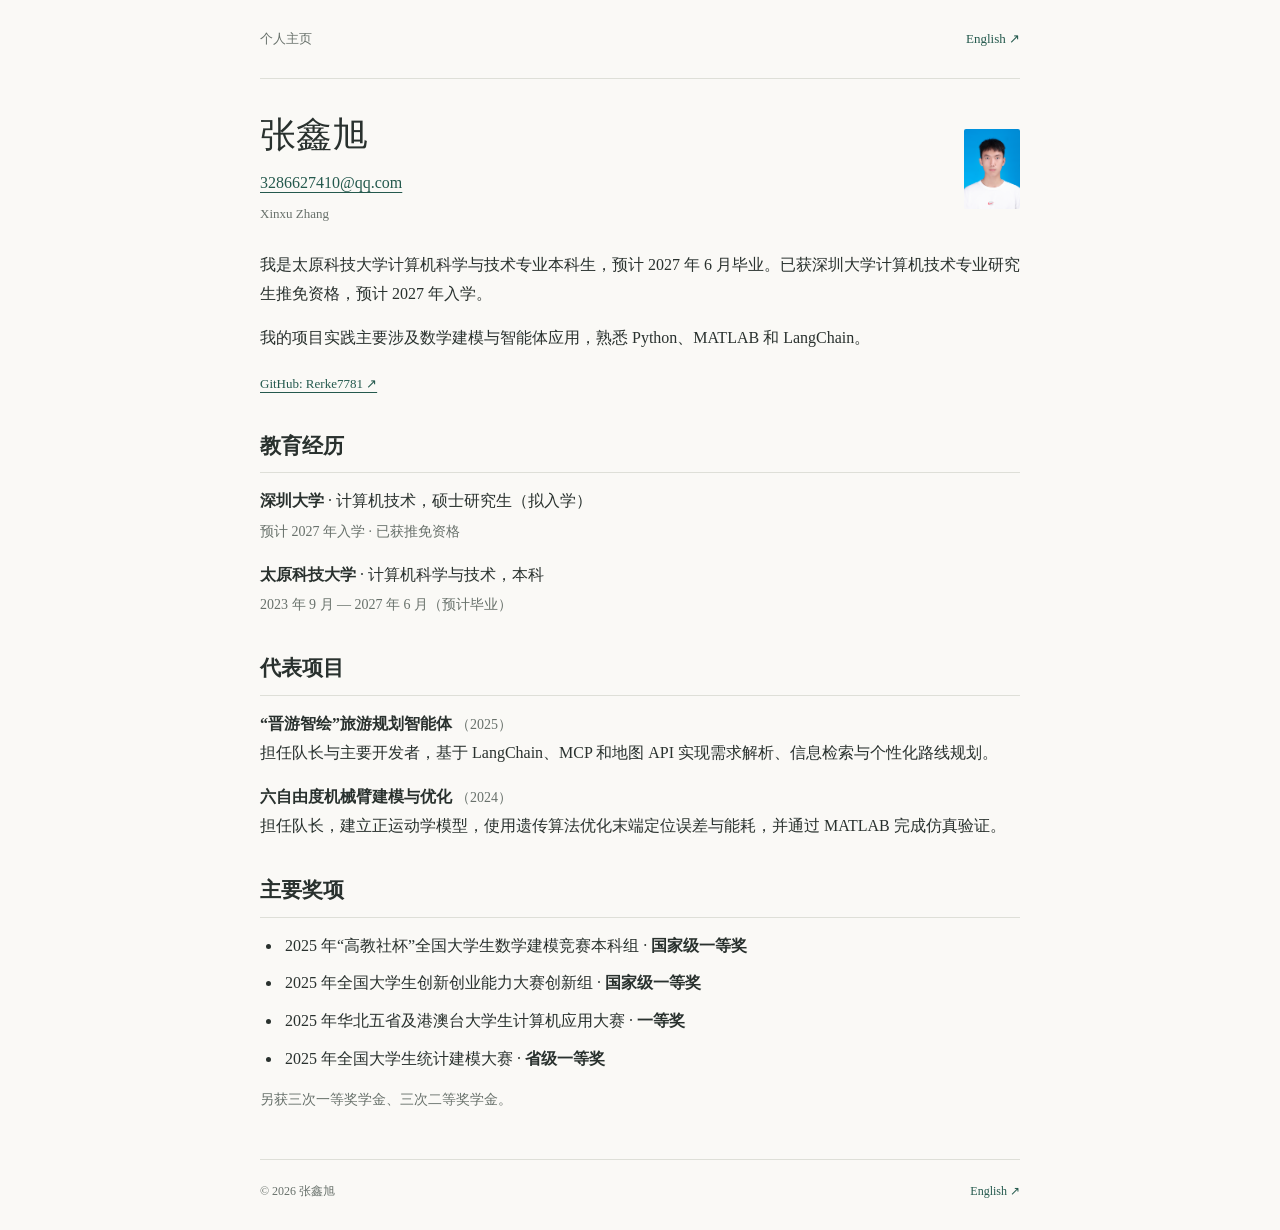
==== commit ddbc97a0: "Prioritize name and email and reduce portrait size" ====
--- a/index.html
+++ b/index.html
@@ -7,7 +7,7 @@
   <meta name="theme-color" content="#24594d">
   <title>张鑫旭 · 个人主页</title>
   <link rel="icon" href="./favicon.svg" type="image/svg+xml">
-  <link rel="stylesheet" href="./style.css">
+  <link rel="stylesheet" href="./style.css?v=20261126-2">
   <link rel="alternate" hreflang="zh-CN" href="./index.html">
   <link rel="alternate" hreflang="en" href="./en.html">
 </head>
@@ -16,10 +16,10 @@
   <header><span>个人主页</span><nav aria-label="语言切换"><a href="./en.html" lang="en" hreflang="en">English ↗</a></nav></header>
   <main id="main">
     <section class="intro" aria-labelledby="name">
-      <div class="identity"><div><h1 id="name">张鑫旭</h1><p class="subtitle">Xinxu Zhang</p></div><img src="./portrait.jpg" alt="张鑫旭的证件照" width="2067" height="2953"></div>
+      <div class="identity"><div><h1 id="name">张鑫旭</h1><p class="primary-email"><a href="mailto:3286627410@qq.com">3286627410@qq.com</a></p><p class="subtitle">Xinxu Zhang</p></div><img src="./portrait.jpg" alt="张鑫旭的证件照" width="56" height="80"></div>
       <p>我是太原科技大学计算机科学与技术专业本科生，预计 2027 年 6 月毕业。已获深圳大学计算机技术专业研究生推免资格，预计 2027 年入学。</p>
       <p>我的项目实践主要涉及数学建模与智能体应用，熟悉 Python、MATLAB 和 LangChain。</p>
-      <div class="contact"><a href="https://github.com/Rerke7781" target="_blank" rel="noopener noreferrer">GitHub: Rerke7781 ↗</a><span>备用邮箱: <a href="mailto:3286627410@qq.com">3286627410@qq.com</a></span></div>
+      <div class="contact"><a href="https://github.com/Rerke7781" target="_blank" rel="noopener noreferrer">GitHub: Rerke7781 ↗</a></div>
     </section>
     <section aria-labelledby="education"><h2 id="education">教育经历</h2><p><strong>深圳大学</strong> · 计算机技术，硕士研究生（拟入学）<br><span class="muted">预计 2027 年入学 · 已获推免资格</span></p><p><strong>太原科技大学</strong> · 计算机科学与技术，本科<br><span class="muted">2023 年 9 月 — 2027 年 6 月（预计毕业）</span></p></section>
     <section aria-labelledby="projects"><h2 id="projects">代表项目</h2><p><strong>“晋游智绘”旅游规划智能体</strong> <span class="muted">（2025）</span><br>担任队长与主要开发者，基于 LangChain、MCP 和地图 API 实现需求解析、信息检索与个性化路线规划。</p><p><strong>六自由度机械臂建模与优化</strong> <span class="muted">（2024）</span><br>担任队长，建立正运动学模型，使用遗传算法优化末端定位误差与能耗，并通过 MATLAB 完成仿真验证。</p></section>
--- a/style.css
+++ b/style.css
@@ -11,9 +11,10 @@
 main { padding: 34px 0 16px; }
 section { margin-bottom: 30px; }
 .identity { display: flex; align-items: center; justify-content: space-between; gap: 24px; margin-bottom: 24px; }
-.identity img { width: 82px; height: auto; display: block; border-radius: 2px; }
+.identity img { width: 56px; height: auto; flex-shrink: 0; display: block; border-radius: 2px; }
 h1 { font-weight: 500; font-size: 36px; line-height: 1.25; margin: 0; }
-.subtitle { font-size: 16px; color: var(--muted); margin: 7px 0 0; }
+.primary-email { font-size: 16px; margin: 10px 0 4px; }
+.subtitle { font-size: 13px; color: var(--muted); margin: 0; }
 h2 { font-size: 21px; font-weight: 600; margin: 0 0 13px; padding-bottom: 7px; border-bottom: 1px solid var(--line); }
 p { margin: 0 0 14px; }
 strong { font-weight: 600; }
@@ -33,7 +34,7 @@
   h1 { font-size: 30px; }
   h2 { font-size: 20px; }
   .identity { gap: 15px; }
-  .identity img { width: 65px; }
+  .identity img { width: 48px; }
   .contact { display: grid; font-size: 12px; }
   .muted { font-size: 13px; }
 }
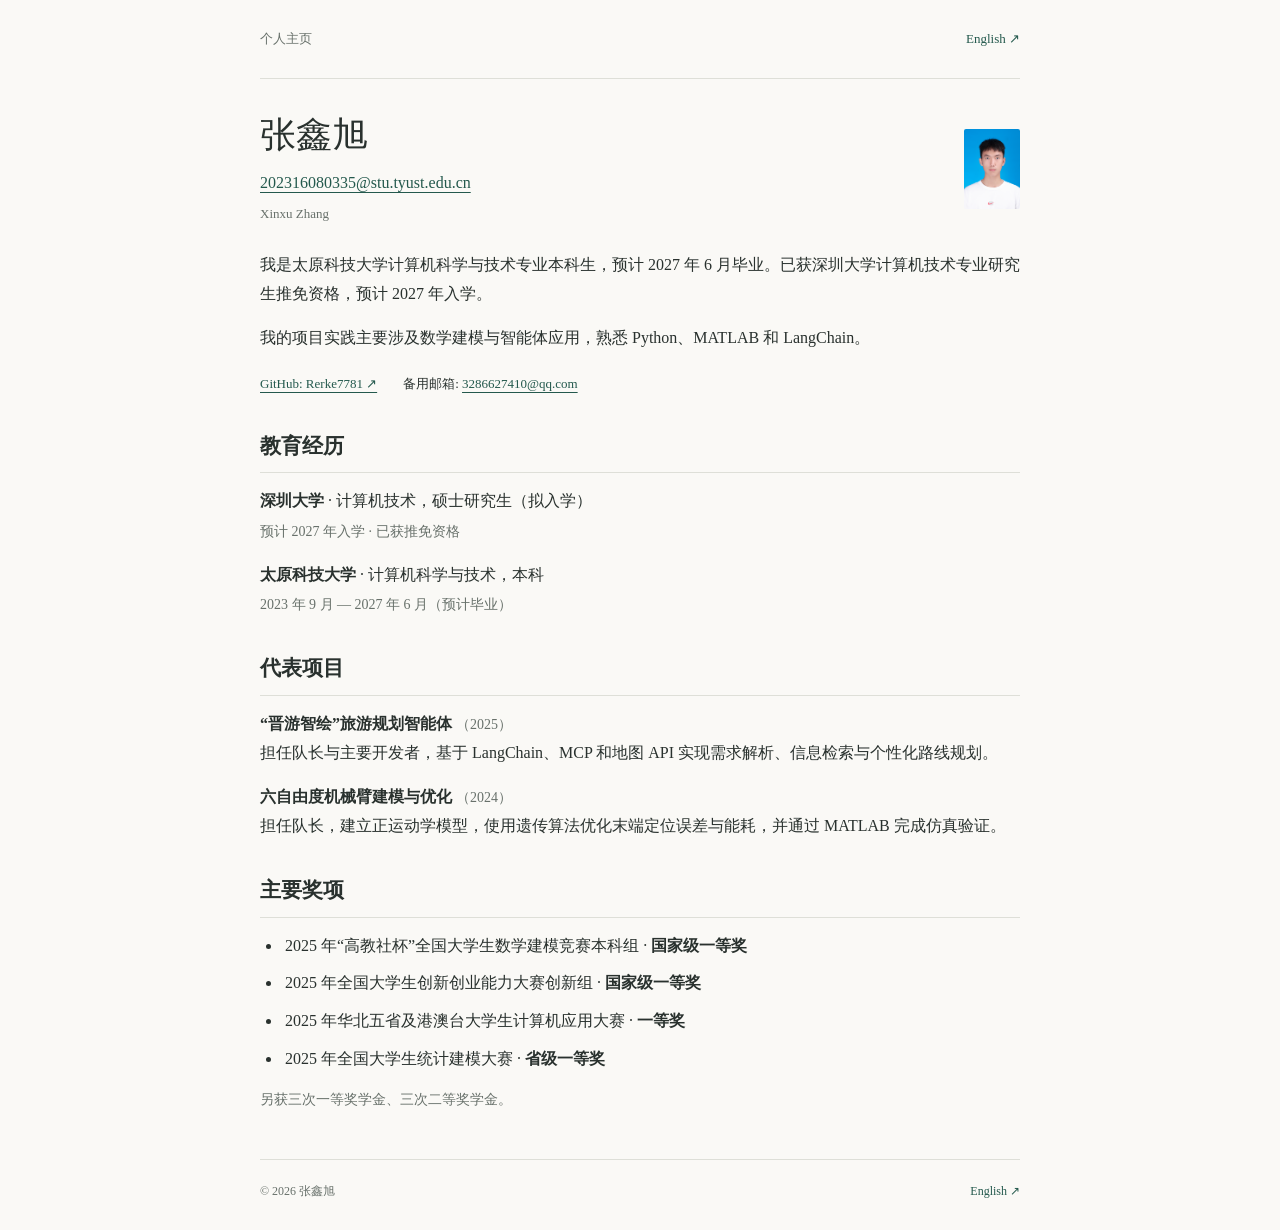
==== commit d6132a00: "Use university email as primary and QQ as backup" ====
--- a/index.html
+++ b/index.html
@@ -7,7 +7,7 @@
   <meta name="theme-color" content="#24594d">
   <title>张鑫旭 · 个人主页</title>
   <link rel="icon" href="./favicon.svg" type="image/svg+xml">
-  <link rel="stylesheet" href="./style.css?v=20261126-2">
+  <link rel="stylesheet" href="./style.css?v=20261126-3">
   <link rel="alternate" hreflang="zh-CN" href="./index.html">
   <link rel="alternate" hreflang="en" href="./en.html">
 </head>
@@ -16,10 +16,10 @@
   <header><span>个人主页</span><nav aria-label="语言切换"><a href="./en.html" lang="en" hreflang="en">English ↗</a></nav></header>
   <main id="main">
     <section class="intro" aria-labelledby="name">
-      <div class="identity"><div><h1 id="name">张鑫旭</h1><p class="primary-email"><a href="mailto:3286627410@qq.com">3286627410@qq.com</a></p><p class="subtitle">Xinxu Zhang</p></div><img src="./portrait.jpg" alt="张鑫旭的证件照" width="56" height="80"></div>
+      <div class="identity"><div><h1 id="name">张鑫旭</h1><p class="primary-email"><a href="mailto:202316080335@stu.tyust.edu.cn">202316080335@stu.tyust.edu.cn</a></p><p class="subtitle">Xinxu Zhang</p></div><img src="./portrait.jpg" alt="张鑫旭的证件照" width="56" height="80"></div>
       <p>我是太原科技大学计算机科学与技术专业本科生，预计 2027 年 6 月毕业。已获深圳大学计算机技术专业研究生推免资格，预计 2027 年入学。</p>
       <p>我的项目实践主要涉及数学建模与智能体应用，熟悉 Python、MATLAB 和 LangChain。</p>
-      <div class="contact"><a href="https://github.com/Rerke7781" target="_blank" rel="noopener noreferrer">GitHub: Rerke7781 ↗</a></div>
+      <div class="contact"><a href="https://github.com/Rerke7781" target="_blank" rel="noopener noreferrer">GitHub: Rerke7781 ↗</a><span>备用邮箱: <a href="mailto:3286627410@qq.com">3286627410@qq.com</a></span></div>
     </section>
     <section aria-labelledby="education"><h2 id="education">教育经历</h2><p><strong>深圳大学</strong> · 计算机技术，硕士研究生（拟入学）<br><span class="muted">预计 2027 年入学 · 已获推免资格</span></p><p><strong>太原科技大学</strong> · 计算机科学与技术，本科<br><span class="muted">2023 年 9 月 — 2027 年 6 月（预计毕业）</span></p></section>
     <section aria-labelledby="projects"><h2 id="projects">代表项目</h2><p><strong>“晋游智绘”旅游规划智能体</strong> <span class="muted">（2025）</span><br>担任队长与主要开发者，基于 LangChain、MCP 和地图 API 实现需求解析、信息检索与个性化路线规划。</p><p><strong>六自由度机械臂建模与优化</strong> <span class="muted">（2024）</span><br>担任队长，建立正运动学模型，使用遗传算法优化末端定位误差与能耗，并通过 MATLAB 完成仿真验证。</p></section>
--- a/style.css
+++ b/style.css
@@ -13,7 +13,8 @@
 .identity { display: flex; align-items: center; justify-content: space-between; gap: 24px; margin-bottom: 24px; }
 .identity img { width: 56px; height: auto; flex-shrink: 0; display: block; border-radius: 2px; }
 h1 { font-weight: 500; font-size: 36px; line-height: 1.25; margin: 0; }
-.primary-email { font-size: 16px; margin: 10px 0 4px; }
+.primary-email { font-size: 16px; margin: 10px 0 4px; overflow-wrap: anywhere; }
+.identity > div { min-width: 0; }
 .subtitle { font-size: 13px; color: var(--muted); margin: 0; }
 h2 { font-size: 21px; font-weight: 600; margin: 0 0 13px; padding-bottom: 7px; border-bottom: 1px solid var(--line); }
 p { margin: 0 0 14px; }
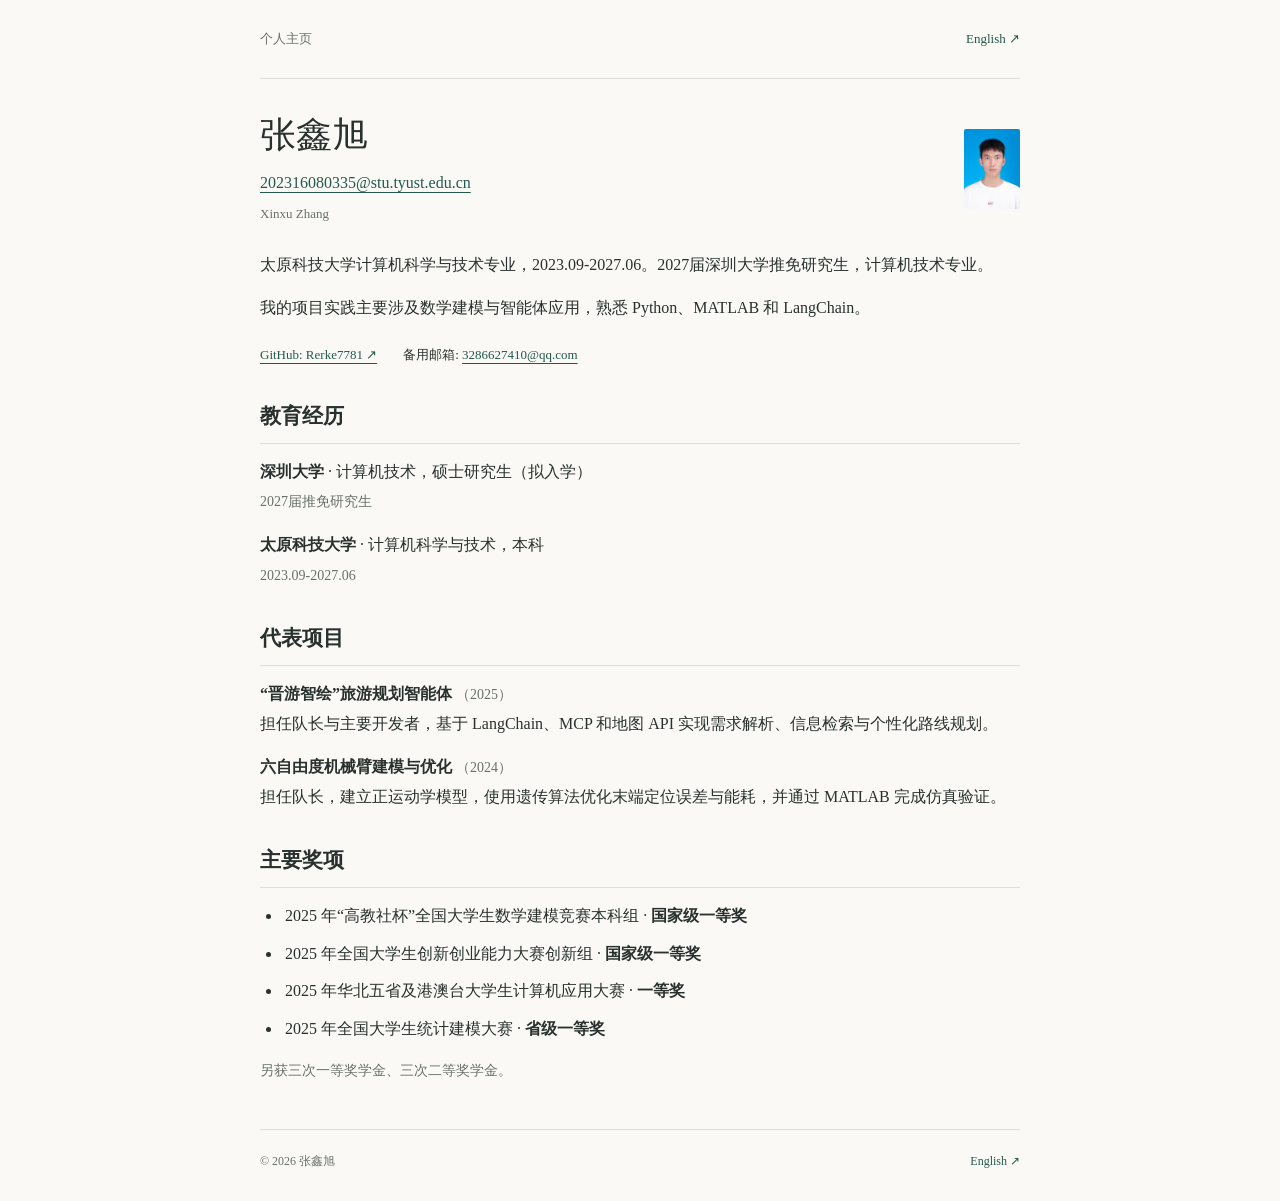
==== commit 62163f8e: "Update education wording and dates" ====
--- a/index.html
+++ b/index.html
@@ -3,7 +3,7 @@
 <head>
   <meta charset="utf-8">
   <meta name="viewport" content="width=device-width, initial-scale=1">
-  <meta name="description" content="我是太原科技大学计算机科学与技术专业本科生，预计 2027 年 6 月毕业。已获深圳大学计算机技术专业研究生推免资格，预计 2027 年入学。">
+  <meta name="description" content="太原科技大学计算机科学与技术专业，2023.09-2027.06。2027届深圳大学推免研究生，计算机技术专业。">
   <meta name="theme-color" content="#24594d">
   <title>张鑫旭 · 个人主页</title>
   <link rel="icon" href="./favicon.svg" type="image/svg+xml">
@@ -17,11 +17,11 @@
   <main id="main">
     <section class="intro" aria-labelledby="name">
       <div class="identity"><div><h1 id="name">张鑫旭</h1><p class="primary-email"><a href="mailto:202316080335@stu.tyust.edu.cn">202316080335@stu.tyust.edu.cn</a></p><p class="subtitle">Xinxu Zhang</p></div><img src="./portrait.jpg" alt="张鑫旭的证件照" width="56" height="80"></div>
-      <p>我是太原科技大学计算机科学与技术专业本科生，预计 2027 年 6 月毕业。已获深圳大学计算机技术专业研究生推免资格，预计 2027 年入学。</p>
+      <p>太原科技大学计算机科学与技术专业，2023.09-2027.06。2027届深圳大学推免研究生，计算机技术专业。</p>
       <p>我的项目实践主要涉及数学建模与智能体应用，熟悉 Python、MATLAB 和 LangChain。</p>
       <div class="contact"><a href="https://github.com/Rerke7781" target="_blank" rel="noopener noreferrer">GitHub: Rerke7781 ↗</a><span>备用邮箱: <a href="mailto:3286627410@qq.com">3286627410@qq.com</a></span></div>
     </section>
-    <section aria-labelledby="education"><h2 id="education">教育经历</h2><p><strong>深圳大学</strong> · 计算机技术，硕士研究生（拟入学）<br><span class="muted">预计 2027 年入学 · 已获推免资格</span></p><p><strong>太原科技大学</strong> · 计算机科学与技术，本科<br><span class="muted">2023 年 9 月 — 2027 年 6 月（预计毕业）</span></p></section>
+    <section aria-labelledby="education"><h2 id="education">教育经历</h2><p><strong>深圳大学</strong> · 计算机技术，硕士研究生（拟入学）<br><span class="muted">2027届推免研究生</span></p><p><strong>太原科技大学</strong> · 计算机科学与技术，本科<br><span class="muted">2023.09-2027.06</span></p></section>
     <section aria-labelledby="projects"><h2 id="projects">代表项目</h2><p><strong>“晋游智绘”旅游规划智能体</strong> <span class="muted">（2025）</span><br>担任队长与主要开发者，基于 LangChain、MCP 和地图 API 实现需求解析、信息检索与个性化路线规划。</p><p><strong>六自由度机械臂建模与优化</strong> <span class="muted">（2024）</span><br>担任队长，建立正运动学模型，使用遗传算法优化末端定位误差与能耗，并通过 MATLAB 完成仿真验证。</p></section>
     <section aria-labelledby="honors"><h2 id="honors">主要奖项</h2><ul>
         <li>2025 年“高教社杯”全国大学生数学建模竞赛本科组 · <strong>国家级一等奖</strong></li>
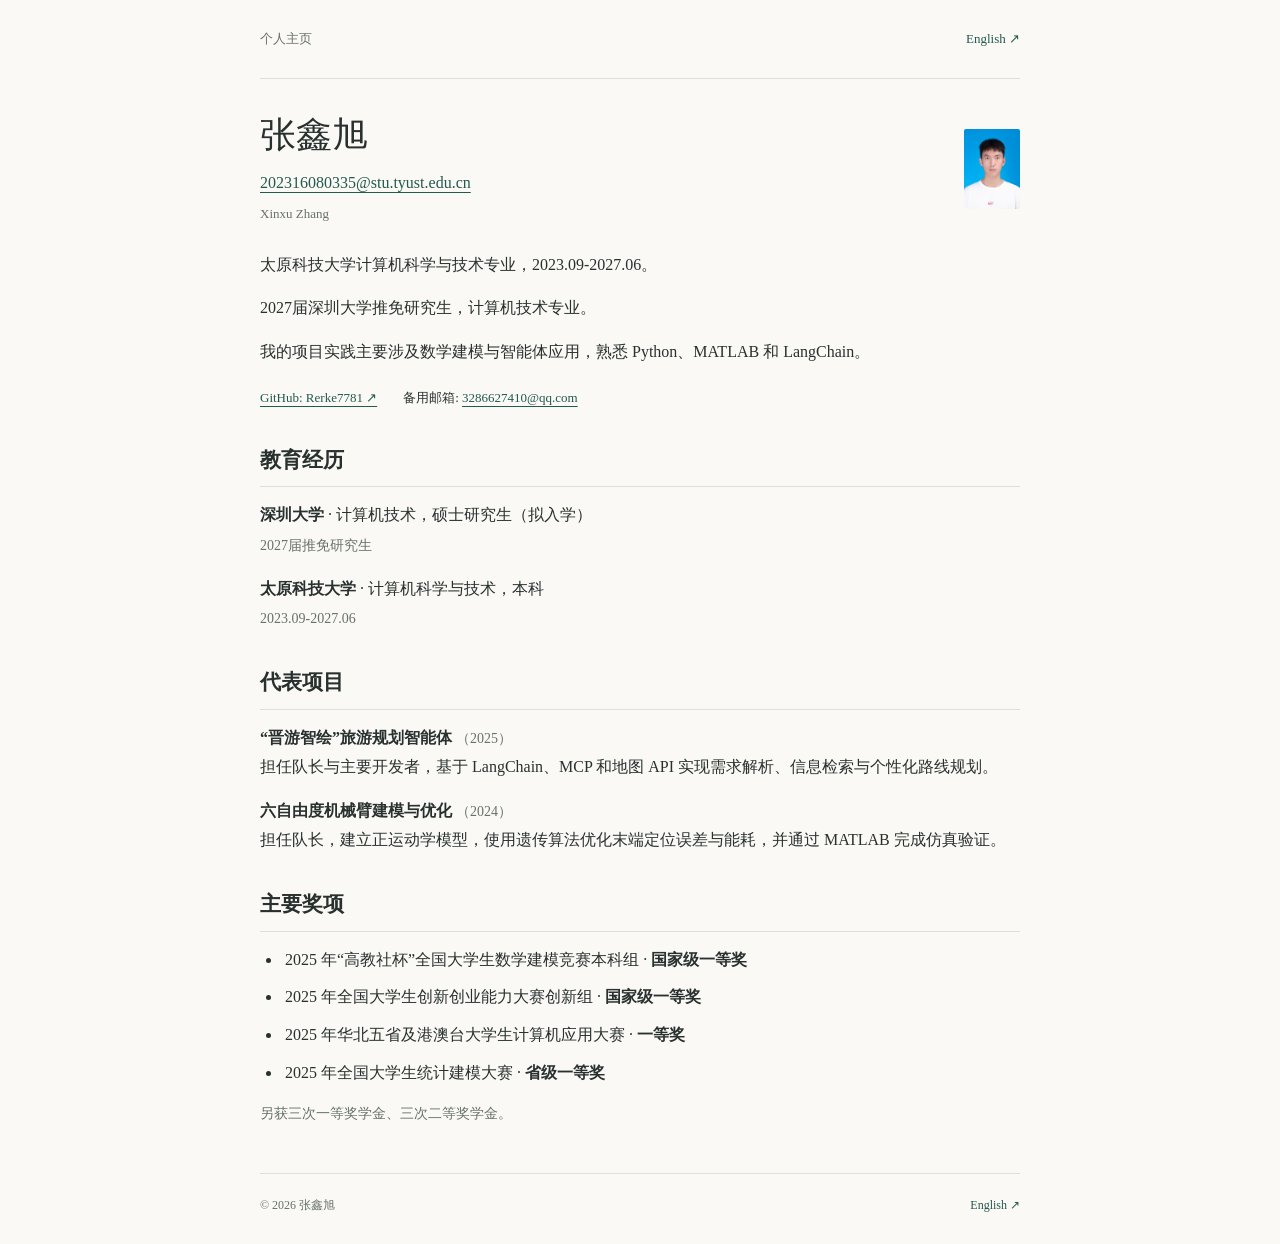
==== commit 08b36c17: "Separate education introductions into paragraphs" ====
--- a/index.html
+++ b/index.html
@@ -17,7 +17,8 @@
   <main id="main">
     <section class="intro" aria-labelledby="name">
       <div class="identity"><div><h1 id="name">张鑫旭</h1><p class="primary-email"><a href="mailto:202316080335@stu.tyust.edu.cn">202316080335@stu.tyust.edu.cn</a></p><p class="subtitle">Xinxu Zhang</p></div><img src="./portrait.jpg" alt="张鑫旭的证件照" width="56" height="80"></div>
-      <p>太原科技大学计算机科学与技术专业，2023.09-2027.06。2027届深圳大学推免研究生，计算机技术专业。</p>
+      <p>太原科技大学计算机科学与技术专业，2023.09-2027.06。</p>
+      <p>2027届深圳大学推免研究生，计算机技术专业。</p>
       <p>我的项目实践主要涉及数学建模与智能体应用，熟悉 Python、MATLAB 和 LangChain。</p>
       <div class="contact"><a href="https://github.com/Rerke7781" target="_blank" rel="noopener noreferrer">GitHub: Rerke7781 ↗</a><span>备用邮箱: <a href="mailto:3286627410@qq.com">3286627410@qq.com</a></span></div>
     </section>
